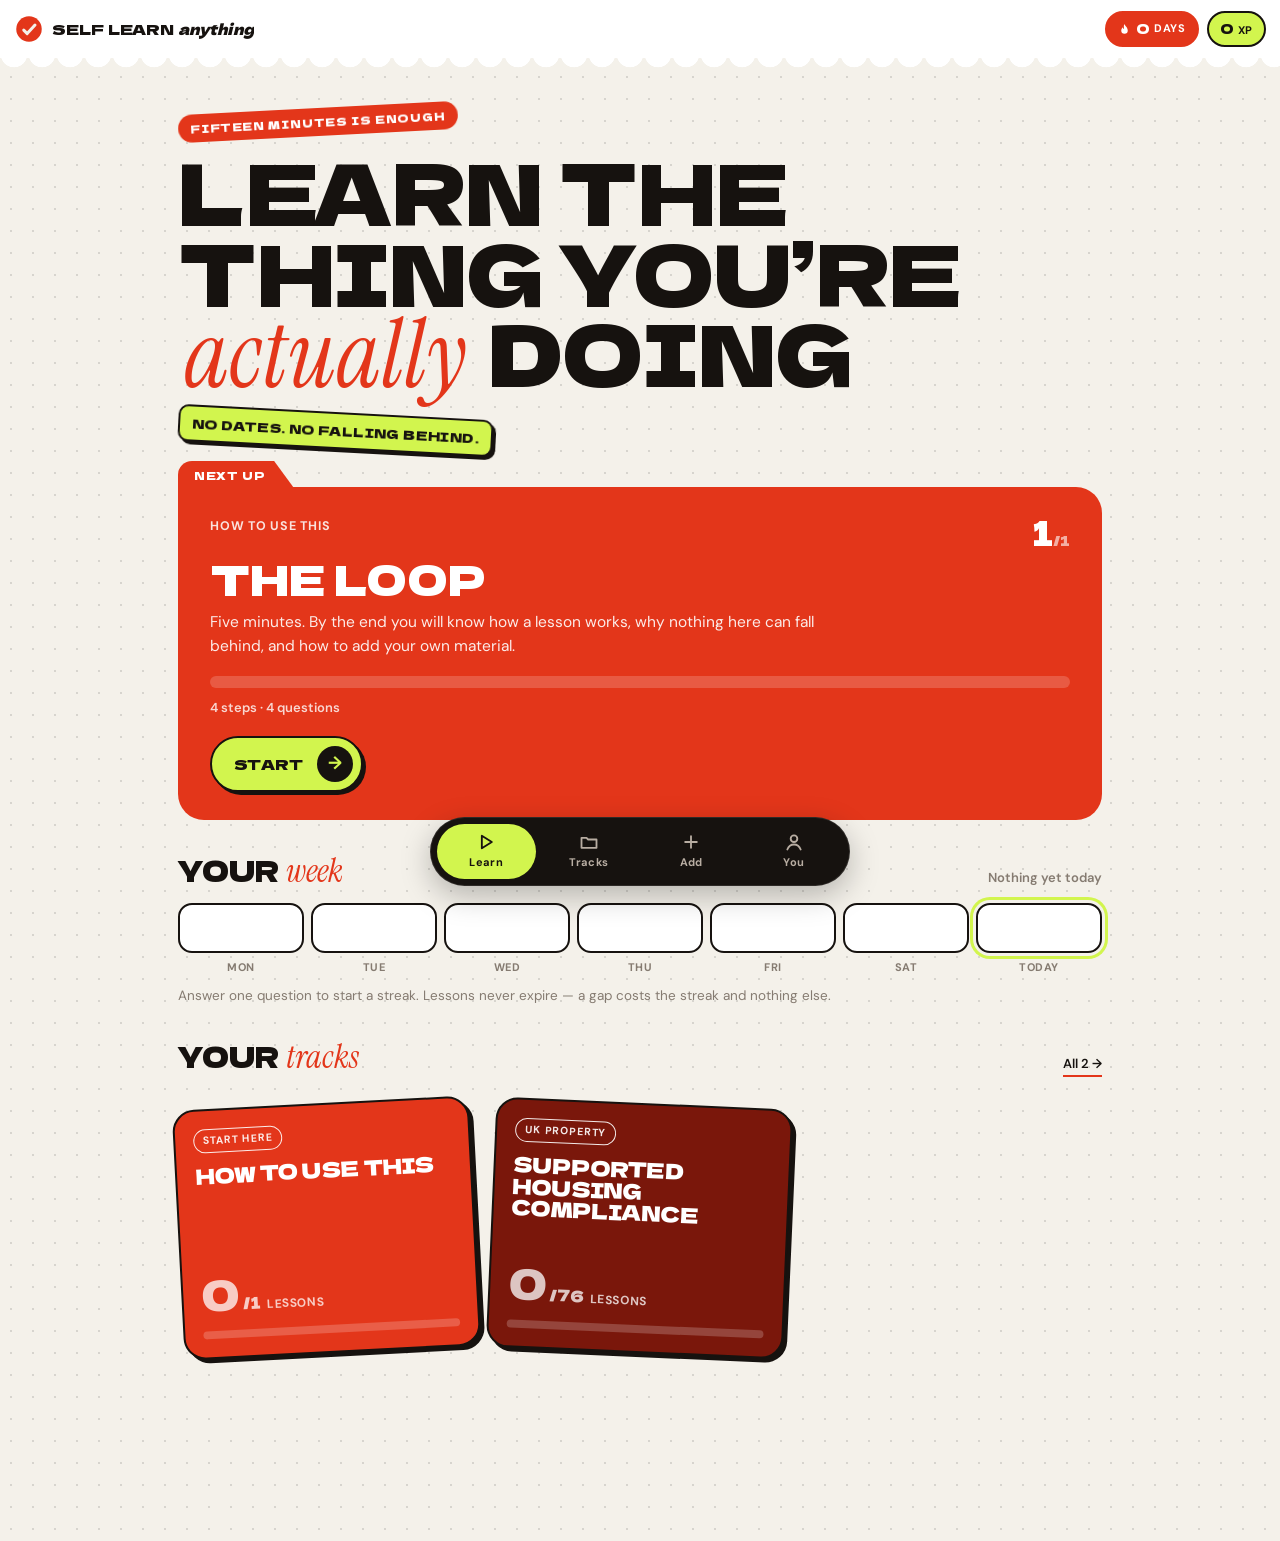
==== public/index.html @ c43368d7 "Redesign with motion, KV sync, and a road ahead Visual language - Chunky all-caps display type (Dela" ====
<!DOCTYPE html>
<html lang="en-GB">
<head>
<meta charset="utf-8">
<meta name="viewport" content="width=device-width, initial-scale=1, viewport-fit=cover">
<title>Self Learn Anything</title>
<meta name="description" content="Turn anything you are working on into something you will still know in six months. Guided lessons, questions that mark themselves, and a plan that never falls behind.">
<meta name="theme-color" content="#130f0d" media="(prefers-color-scheme: dark)">
<meta name="theme-color" content="#ffffff" media="(prefers-color-scheme: light)">
<meta name="apple-mobile-web-app-capable" content="yes">
<meta name="apple-mobile-web-app-title" content="Self Learn">
<link rel="manifest" href="manifest.webmanifest">
<link rel="icon" href="icon.svg" type="image/svg+xml">
<link rel="apple-touch-icon" href="icon-180.png">
<link rel="preconnect" href="https://fonts.googleapis.com">
<link rel="preconnect" href="https://fonts.gstatic.com" crossorigin>
<link href="https://fonts.googleapis.com/css2?family=Dela+Gothic+One&family=Instrument+Serif:ital@0;1&family=DM+Sans:opsz,wght@9..40,400;9..40,500;9..40,600;9..40,700;9..40,800&family=JetBrains+Mono:wght@400;500&display=swap" rel="stylesheet">
<link rel="stylesheet" href="app.css">
</head>
<body>
<a class="skip" href="#main">Skip to content</a>

<header class="topbar" id="topbar"></header>
<div class="scallop" aria-hidden="true"></div>
<nav class="tabbar" id="tabbar" aria-label="Sections"></nav>
<main id="main" tabindex="-1"></main>
<div class="toast" id="toast" role="status" aria-live="polite"></div>

<noscript><p style="padding:24px;font:16px system-ui">Self Learn Anything needs JavaScript.</p></noscript>

<script src="tracks.js"></script>
<script src="app.js"></script>
</body>
</html>
---- public/app.css ----
/* Self Learn Anything
   Direction: a poster, not a dashboard. Chunky all-caps display type with an italic serif for the
   word that matters; lime stickers with hard shadows; red-to-maroon folder panels with tabs that
   stack as you scroll; a scalloped edge and a dotted grid underneath everything.
   Motion is earned: it marks an answer, a finished lesson, a new level. Never decoration on loop. */

:root{
  --paper:#f4f1ea; --sheet:#ffffff; --sheet-2:#ece7dd;
  --ink:#16120f; --ink-2:#4c443d; --muted:#857b71; --line:#e2dbcf;
  --red:#e3361a; --red-2:#c4290f; --maroon:#7a170b; --deep:#4a0f07;
  --lime:#d2f54e; --lime-2:#bde22c;
  --dot:rgba(22,18,15,.13);
  --disp:"Dela Gothic One","Arial Black",Impact,sans-serif;
  --ser:"Instrument Serif",Georgia,serif;
  --body:"DM Sans",system-ui,-apple-system,"Segoe UI",sans-serif;
  --mono:"JetBrains Mono",ui-monospace,Menlo,monospace;
  --ease:cubic-bezier(.2,.8,.2,1);
  --spring:cubic-bezier(.34,1.56,.64,1);
  --top:58px;
  --hard:3px 3px 0 var(--ink);
  --hard-l:5px 5px 0 var(--ink);
  color-scheme:light;
}
@media (prefers-color-scheme:dark){
  :root:not([data-theme="light"]){
    --paper:#130f0d; --sheet:#1e1815; --sheet-2:#2a221e;
    --ink:#f4eee6; --ink-2:#cdc3b8; --muted:#8e8378; --line:#3a302a;
    --red:#ff4a2b; --red-2:#e33a1c; --maroon:#8f1f10; --deep:#5c140a;
    --dot:rgba(244,238,230,.07);
    color-scheme:dark;
  }
}
:root[data-theme="dark"]{
  --paper:#130f0d; --sheet:#1e1815; --sheet-2:#2a221e;
  --ink:#f4eee6; --ink-2:#cdc3b8; --muted:#8e8378; --line:#3a302a;
  --red:#ff4a2b; --red-2:#e33a1c; --maroon:#8f1f10; --deep:#5c140a;
  --dot:rgba(244,238,230,.07);
  color-scheme:dark;
}

*{box-sizing:border-box}
html,body{margin:0;padding:0}
body{
  background:var(--paper);
  background-image:radial-gradient(var(--dot) 1.1px,transparent 1.4px);
  background-size:22px 22px;
  color:var(--ink);font-family:var(--body);font-size:16px;line-height:1.55;
  -webkit-font-smoothing:antialiased;-webkit-text-size-adjust:100%;
  padding-bottom:calc(104px + env(safe-area-inset-bottom));
  overflow-x:hidden;
}
h1,h2,h3{margin:0;text-wrap:balance}
p{margin:0}
a{color:inherit}
button{font:inherit;color:inherit;cursor:pointer;border:0;background:none;padding:0}
input,textarea,select{font:inherit;color:inherit}
:focus-visible{outline:3px solid var(--red);outline-offset:3px;border-radius:10px}
.skip{position:absolute;left:-9999px}
.skip:focus{left:10px;top:10px;z-index:90;background:var(--ink);color:var(--paper);padding:9px 14px;border-radius:99px}
em{font-family:var(--ser);font-style:italic;font-weight:400;text-transform:none}

/* ================= top bar + scallop ================= */
.topbar{position:sticky;top:0;z-index:40;height:var(--top);padding:0 14px;padding-top:env(safe-area-inset-top);
  background:var(--sheet);display:flex;align-items:center;gap:8px}
.scallop{position:sticky;top:var(--top);z-index:39;height:14px;margin-bottom:-14px;pointer-events:none;
  background:radial-gradient(circle at 14px -4px,var(--sheet) 13px,transparent 13.6px) repeat-x 0 0/28px 14px}
.brand{display:flex;align-items:center;gap:8px;text-decoration:none;margin-right:auto;min-width:0}
.brand .mark{width:30px;height:30px;flex:0 0 auto}
.brand span{font-family:var(--disp);font-size:15px;letter-spacing:.01em;white-space:nowrap;overflow:hidden;text-overflow:ellipsis}
.brand em{font-size:18px;color:var(--red);margin-left:2px}
.back{display:inline-flex;align-items:center;gap:6px;margin-right:auto;font-weight:700;font-size:14.5px;
  padding:8px 13px 8px 10px;border-radius:99px;border:2px solid var(--ink);background:var(--paper)}
.chip{display:inline-flex;align-items:baseline;gap:4px;padding:5px 11px;border-radius:99px;border:2px solid var(--ink);
  font-variant-numeric:tabular-nums;flex:0 0 auto;background:var(--sheet)}
.chip b{font-family:var(--disp);font-weight:400;font-size:14px}
.chip .lbl{font-size:11px;font-weight:700;text-transform:uppercase;letter-spacing:.06em}
.chip.fire{background:var(--red);color:#fff;border-color:var(--red);align-items:center}
.chip .fl{width:13px;height:13px;margin-right:1px}
@media (max-width:440px){
  .topbar{gap:6px;padding-left:12px;padding-right:12px}
  .brand span{font-size:13px}
  .brand em{font-size:15.5px}
  .brand .mark{width:26px;height:26px}
  .chip{padding:5px 9px}
  .chip.fire .lbl{display:none}
}
@media (max-width:380px){.brand span{display:none}.brand .mark{width:32px;height:32px}}
.chip.xp{background:var(--lime);color:#16120f;border-color:#16120f}
.motion .chip.bump{animation:bump .6s var(--spring)}

/* ================= floating dock ================= */
.tabbar{position:fixed;left:50%;bottom:calc(14px + env(safe-area-inset-bottom));transform:translateX(-50%);z-index:45;
  display:flex;gap:4px;padding:6px;border-radius:99px;background:#16120f;box-shadow:0 10px 30px rgba(0,0,0,.25);
  border:1px solid rgba(255,255,255,.1);
  width:min(420px,calc(100vw - 24px))}
.tabbar a{flex:1;display:flex;flex-direction:column;align-items:center;justify-content:center;gap:2px;
  padding:8px 4px;border-radius:99px;text-decoration:none;color:#b8ada2;font-size:11px;font-weight:700;letter-spacing:.03em;min-height:52px;
  transition:background .25s var(--ease),color .25s}
.tabbar a svg{width:20px;height:20px}
.tabbar a[aria-current="page"]{background:var(--lime);color:#16120f}
.tabbar a:hover:not([aria-current]){color:#fff}

/* ================= layout ================= */
main{max-width:980px;margin:0 auto;padding:30px 16px 20px;outline:none}
main:focus,main:focus-visible{outline:none}
section{margin-bottom:34px}
.sechead{display:flex;align-items:baseline;justify-content:space-between;gap:12px;margin-bottom:14px}
.h2{font-family:var(--disp);font-weight:400;font-size:clamp(20px,4.4vw,28px);text-transform:uppercase;letter-spacing:.005em;line-height:1.05}
.h2 em{color:var(--red);font-size:1.18em}
.sechead .n{font-size:13px;color:var(--muted);font-weight:600}
.sechead .link{text-decoration:none;border-bottom:2px solid var(--red);padding-bottom:1px;color:var(--ink)}
.fine{font-size:13.5px;color:var(--muted);margin-top:10px;line-height:1.5}

/* ================= type ================= */
.eyebrow{display:inline-block;background:var(--red);color:#fff;font-family:var(--disp);font-size:11px;letter-spacing:.08em;
  text-transform:uppercase;padding:6px 12px 5px;border-radius:99px;transform:rotate(-2deg);margin-bottom:14px}
.mega{font-family:var(--disp);font-weight:400;text-transform:uppercase;font-size:clamp(36px,9.6vw,84px);
  line-height:.96;letter-spacing:-.005em}
.mega em{color:var(--red);font-size:1.12em;line-height:.8;letter-spacing:0;display:inline-block;padding:0 .06em}
.mega.sm{font-size:clamp(28px,6.4vw,48px)}
.lede{font-size:17px;color:var(--ink-2);margin-top:12px;max-width:52ch}

/* ================= stickers ================= */
.sticker{display:inline-flex;align-items:center;gap:6px;background:var(--lime);color:#16120f;border:2px solid #16120f;
  border-radius:10px;padding:7px 12px 6px;font-family:var(--disp);font-size:13px;text-transform:uppercase;letter-spacing:.03em;
  box-shadow:3px 3px 0 #16120f;transform:rotate(var(--r,-3deg));white-space:nowrap}
.sticker.tilt-r{--r:3deg}
.sticker.red{background:var(--red);color:#fff}
.sticker.sm{font-size:10.5px;padding:4px 8px 3px;box-shadow:2px 2px 0 #16120f;border-radius:7px}

/* ================= hero ================= */
.hero{padding:6px 0 4px}
.hero .sticker{margin-top:18px}
.hero.compact .mega{font-size:clamp(32px,8vw,64px)}

/* ================= folders ================= */
.folder{position:relative;margin-top:30px;display:block;text-decoration:none;color:#fff}
.folder .tab{position:absolute;top:-26px;left:0;height:30px;padding:0 30px 0 16px;
  clip-path:polygon(0 0,calc(100% - 22px) 0,100% 100%,0 100%);border-radius:14px 0 0 0;
  display:flex;align-items:center;font-family:var(--disp);font-size:11px;letter-spacing:.09em;text-transform:uppercase}
.folder .fbody{position:relative;border-radius:0 26px 26px 26px;padding:22px 20px 20px;overflow:hidden}
.shade-red .tab,.shade-red .fbody{background:var(--red)}
.shade-maroon .tab,.shade-maroon .fbody{background:var(--maroon)}
.shade-ink .tab,.shade-ink .fbody{background:#16120f}
.shade-lime .tab,.shade-lime .fbody{background:var(--lime);color:#16120f}
.fhead{display:flex;align-items:flex-start;justify-content:space-between;gap:12px;margin-bottom:10px}
.tracklbl{font-size:12.5px;font-weight:700;letter-spacing:.06em;text-transform:uppercase;opacity:.85}
.lnum{font-family:var(--disp);font-size:34px;line-height:.9}
.lnum small{font-size:15px;opacity:.6}
.ftitle{font-family:var(--disp);font-weight:400;text-transform:uppercase;font-size:clamp(25px,6vw,42px);line-height:1}
.fintro{margin-top:12px;font-size:15.5px;line-height:1.5;opacity:.9;max-width:58ch}
.fmeta{margin-top:10px;font-size:13px;opacity:.8;font-weight:600}
.folder .cta{margin-top:18px}

.meter{margin-top:18px;height:12px;border-radius:99px;background:rgba(255,255,255,.18);overflow:hidden}
.meter i{display:block;height:100%;width:var(--w);background:var(--lime);border-radius:99px}
.meter.thin{height:8px;margin-top:14px}
.shade-lime .meter{background:rgba(22,18,15,.15)}
.shade-lime .meter i{background:#16120f}
.motion .rv .meter i{width:0;transition:width 1.1s var(--ease) calc(var(--d,0ms) + 250ms)}
.motion .rv.in .meter i{width:var(--w)}

/* stacking folders */
.stackfolders{position:relative;padding-top:6px}
.stackfolders .folder{position:sticky;top:calc(var(--top) + 34px + var(--i) * 12px);margin-top:44px}
.stackfolders .folder .fbody{min-height:230px;box-shadow:0 -10px 30px rgba(0,0,0,.12)}
.stackfolders .folder:last-child{margin-bottom:30vh}
.folder.big .ftitle{font-size:clamp(28px,6.6vw,52px)}
.folder:hover .fbody{filter:brightness(1.05)}

/* ================= CTAs ================= */
.cta{display:inline-flex;align-items:center;gap:14px;padding:8px 8px 8px 22px;border-radius:99px;
  background:var(--lime);color:#16120f;border:2px solid #16120f;box-shadow:3px 3px 0 #16120f;text-decoration:none;
  font-family:var(--disp);font-size:15px;text-transform:uppercase;letter-spacing:.03em;min-height:52px;
  transition:transform .18s var(--ease),box-shadow .18s var(--ease)}
.cta i{width:36px;height:36px;border-radius:50%;background:#16120f;color:var(--lime);display:grid;place-items:center;
  font-style:normal;font-family:var(--body);font-weight:700;font-size:18px;transition:transform .25s var(--spring)}
.cta:hover{transform:translate(-2px,-2px);box-shadow:5px 5px 0 #16120f}
.cta:hover i{transform:translateX(3px) rotate(-8deg)}
.cta:active{transform:translate(3px,3px);box-shadow:0 0 0 #16120f}
.cta.block{width:100%;justify-content:space-between}
.btn{display:inline-flex;align-items:center;justify-content:center;gap:6px;padding:11px 18px;border-radius:99px;
  border:2px solid var(--ink);background:var(--ink);color:var(--paper);font-weight:700;font-size:14.5px;min-height:46px;text-decoration:none;
  transition:transform .15s var(--ease)}
.btn:active{transform:scale(.97)}
.btn.ghost{background:transparent;color:var(--ink)}
.btn.sm{padding:7px 13px;min-height:38px;font-size:13.5px}
.btn.block{width:100%}
.btn.danger{color:var(--red);border-color:var(--red)}
.btnrow{display:flex;flex-wrap:wrap;gap:10px}

/* ================= marquee ================= */
.mq{margin-left:-16px;margin-right:-16px}
.mq-label{padding:0 16px 10px;font-family:var(--disp);font-size:12px;letter-spacing:.08em;text-transform:uppercase;color:var(--muted)}
.mq-viewport{overflow:hidden;padding:10px 0 16px;
  -webkit-mask-image:linear-gradient(90deg,transparent,#000 6%,#000 94%,transparent);
          mask-image:linear-gradient(90deg,transparent,#000 6%,#000 94%,transparent)}
.mq-track{display:flex;gap:14px;width:max-content;padding-left:16px}
.motion .mq-track{animation:marquee 60s linear infinite}
.mq:hover .mq-track{animation-play-state:paused}
.mq-item{flex:0 0 auto;max-width:300px;background:var(--sheet);border:2px solid var(--ink);border-radius:14px;
  padding:12px 14px;font-size:14px;line-height:1.4;font-weight:500;box-shadow:var(--hard);transform:rotate(var(--r))}
.mq-item.mine{background:var(--lime);color:#16120f;border-color:#16120f;box-shadow:3px 3px 0 #16120f}

/* ================= week ================= */
.week{display:grid;grid-template-columns:repeat(7,1fr);gap:7px}
.wd{text-align:center}
.wdot{height:50px;border-radius:14px;border:2px solid var(--ink);background:var(--sheet);display:grid;place-items:center}
.wdot b{font-family:var(--disp);font-weight:400;font-size:16px;color:#fff}
.wd.on .wdot{background:var(--red);border-color:var(--red)}
.wd.today .wdot{box-shadow:0 0 0 3px var(--paper),0 0 0 6px var(--lime)}
.wlb{font-size:11px;font-weight:700;color:var(--muted);margin-top:6px;text-transform:uppercase;letter-spacing:.04em}
.motion .rv .wdot{transform:scale(.6);opacity:0;transition:transform .5s var(--spring),opacity .3s;
  transition-delay:calc(var(--d,0ms) + var(--i) * 60ms + 150ms)}
.motion .rv.in .wdot{transform:none;opacity:1}

/* ================= fanned cards ================= */
.fan{display:flex;gap:16px;overflow-x:auto;scroll-snap-type:x mandatory;padding:12px 16px 22px;margin:0 -16px;
  scrollbar-width:none}
.fan::-webkit-scrollbar{display:none}
.fcard{position:relative;flex:0 0 228px;min-height:250px;scroll-snap-align:center;border-radius:22px;padding:18px;
  text-decoration:none;color:#fff;display:flex;flex-direction:column;transform:rotate(var(--r));
  box-shadow:4px 4px 0 #16120f;border:2px solid #16120f;transition:transform .35s var(--spring),box-shadow .2s}
.fcard.shade-red{background:var(--red)}.fcard.shade-maroon{background:var(--maroon)}
.fcard.shade-ink{background:#16120f;border-color:#16120f}.fcard.shade-lime{background:var(--lime);color:#16120f}
.fcard:hover{transform:rotate(0) translateY(-6px);box-shadow:6px 8px 0 #16120f}
.ftag{align-self:flex-start;font-size:10.5px;font-weight:700;letter-spacing:.08em;text-transform:uppercase;
  border:1.5px solid currentColor;border-radius:99px;padding:3px 9px;margin-bottom:12px;opacity:.9}
.fcard h3{font-family:var(--disp);font-weight:400;text-transform:uppercase;font-size:21px;line-height:1.02}
.fcount{margin-top:auto;font-family:var(--disp);font-size:16px;opacity:.75}
.fcount b{font-weight:400;font-size:42px;opacity:1;line-height:.9;margin-right:2px}
.fcount small{font-family:var(--body);font-size:12px;font-weight:700;margin-left:6px;text-transform:uppercase;letter-spacing:.05em}
.fcard .meter{background:rgba(255,255,255,.2)}
.fcard.shade-lime .meter{background:rgba(22,18,15,.15)}
.stamp{position:absolute;top:-10px;right:-10px;width:46px;height:46px;display:grid;place-items:center;
  font-family:var(--disp);font-size:19px;color:#16120f;background:url("data:image/svg+xml,%3Csvg xmlns='http://www.w3.org/2000/svg' viewBox='0 0 100 100'%3E%3Cpath d='M50.00 4.00 Q59.09 -1.53 65.73 6.77 Q76.16 4.69 79.57 14.76 Q90.08 16.37 89.84 27.00 Q99.17 32.10 95.30 42.01 Q102.33 50.00 95.30 57.99 Q99.17 67.90 89.84 73.00 Q90.08 83.63 79.57 85.24 Q76.16 95.31 65.73 93.23 Q59.09 101.53 50.00 96.00 Q40.91 101.53 34.27 93.23 Q23.84 95.31 20.43 85.24 Q9.92 83.63 10.16 73.00 Q0.83 67.90 4.70 57.99 Q-2.33 50.00 4.70 42.01 Q0.83 32.10 10.16 27.00 Q9.92 16.37 20.43 14.76 Q23.84 4.69 34.27 6.77 Q40.91 -1.53 50.00 4.00Z' fill='%23d2f54e' stroke='%2316120f' stroke-width='3'/%3E%3C/svg%3E") center/contain no-repeat;transform:rotate(12deg)}
.folder .stamp{top:16px;right:16px}

/* ================= track: lesson list + road ================= */
.bigmeter{position:relative;margin:22px 0 30px;height:30px;border-radius:99px;border:2px solid var(--ink);background:var(--sheet)}
.bigmeter i{position:absolute;inset:0 auto 0 0;width:var(--w);background:var(--lime);border-radius:99px 0 0 99px;box-shadow:inset -2px 0 0 #16120f}
.bigmeter span{position:absolute;right:2px;top:calc(100% + 8px);font-size:12px;font-weight:800;letter-spacing:.04em;text-transform:uppercase;color:var(--muted)}
.motion .rv .bigmeter i{width:0;transition:width 1.2s var(--ease) .3s}
.motion .rv.in .bigmeter i{width:var(--w)}

.lessons{display:flex;flex-direction:column;gap:12px}
.lrow{display:flex;align-items:center;gap:14px;padding:14px 16px;border-radius:18px;border:2px solid var(--ink);
  background:var(--sheet);text-decoration:none;box-shadow:var(--hard);transition:transform .18s var(--ease),box-shadow .18s var(--ease)}
.lrow:hover{transform:translate(-2px,-2px);box-shadow:var(--hard-l)}
.lno{flex:0 0 auto;width:46px;height:46px;border-radius:50%;display:grid;place-items:center;font-family:var(--disp);font-size:16px;
  border:2px solid var(--ink)}
.lrow.done .lno{background:var(--lime);color:#16120f;border-color:#16120f}
.lrow.next{border-color:var(--red);box-shadow:3px 3px 0 var(--red)}
.lrow.next .lno{background:var(--red);border-color:var(--red);color:#fff}
.ltx{flex:1;min-width:0}
.ltx b{display:block;font-size:16px;font-weight:700;line-height:1.3}
.ltx small{color:var(--muted);font-size:13px;font-weight:500}
.arr{font-size:20px;color:var(--muted)}

.road{list-style:none;margin:16px 0 14px;padding:0;position:relative}
.road::before{content:"";position:absolute;left:21px;top:12px;bottom:12px;border-left:2px dashed var(--muted);opacity:.5}
.road li{position:relative;display:flex;gap:14px;align-items:flex-start;padding:9px 0}
.rn{flex:0 0 auto;width:44px;height:44px;border-radius:50%;background:var(--paper);border:2px dashed var(--muted);
  display:grid;place-items:center;font-family:var(--disp);font-size:14px;color:var(--muted);position:relative;z-index:1}
.road li > div{padding-top:3px;min-width:0}
.road b{font-size:15px;font-weight:700;margin-right:8px}
.road small{display:block;font-size:13px;color:var(--muted);margin-top:3px;line-height:1.45}
.road li.ms .rn{background:var(--lime);border:2px solid #16120f;color:#16120f}

/* ================= grades ================= */
.grades{display:grid;grid-template-columns:repeat(4,1fr);gap:8px}
.grades button{display:flex;flex-direction:column;align-items:center;gap:2px;padding:12px 4px 10px;border-radius:16px;
  border:2px solid var(--ink);background:var(--sheet);transition:transform .3s var(--spring),box-shadow .2s}
.grades button b{font-family:var(--disp);font-weight:400;font-size:24px;line-height:1}
.grades button small{font-size:10.5px;font-weight:700;color:var(--muted);text-transform:uppercase;letter-spacing:.03em;text-align:center;line-height:1.2}
.grades button[aria-pressed="true"]{box-shadow:var(--hard);transform:rotate(-3deg) translateY(-2px)}
.grades button[data-g="1"][aria-pressed="true"]{background:var(--sheet-2)}
.grades button[data-g="2"][aria-pressed="true"]{background:#f6c64a;color:#16120f;border-color:#16120f}
.grades button[data-g="3"][aria-pressed="true"]{background:var(--red);color:#fff;border-color:var(--red)}
.grades button[data-g="4"][aria-pressed="true"]{background:var(--lime);color:#16120f;border-color:#16120f}
.grades button[aria-pressed="true"] small{color:inherit;opacity:.8}

/* ================= lesson ================= */
.lhead{margin-bottom:16px}
.ltitle{font-family:var(--disp);font-weight:400;text-transform:uppercase;font-size:clamp(28px,7vw,52px);line-height:1}
.segs{display:flex;gap:6px;margin-bottom:24px;position:sticky;top:calc(var(--top) + 8px);z-index:30;
  padding:10px;background:var(--paper);border:2px solid var(--ink);border-radius:99px;box-shadow:var(--hard)}
.seg{flex:1;display:flex;flex-direction:column;align-items:center;gap:3px;min-height:34px;justify-content:center}
.seg i{display:block;width:100%;height:9px;border-radius:99px;background:var(--sheet-2);border:1.5px solid var(--ink);
  transition:background .4s var(--ease)}
.seg span{font-size:10.5px;font-weight:800;color:var(--muted)}
.seg.fin{flex:0 0 34px}
.seg.ok i{background:var(--lime);border-color:#16120f}
.seg.now i{background:var(--red);border-color:var(--red)}
.seg.now span{color:var(--red)}

.motion .stage.from-r{animation:in-r .45s var(--ease) both}
.motion .stage.from-l{animation:in-l .45s var(--ease) both}

.lead{background:var(--sheet);border:2px solid var(--ink);border-radius:22px;padding:18px 18px 16px;margin-bottom:26px;box-shadow:var(--hard)}
.lead p{font-size:16.5px;line-height:1.55}
.srclink{display:inline-block;margin-top:13px;font-size:14px;font-weight:700;text-decoration:none;
  border-bottom:2px solid var(--red);color:var(--ink);padding-bottom:1px}

.stepno{margin-bottom:12px}
.steptitle{font-family:var(--disp);font-weight:400;text-transform:uppercase;font-size:clamp(24px,5.6vw,38px);line-height:1.02;margin-bottom:18px}
.teach{font-size:17px;line-height:1.68;max-width:64ch}
.teach p{margin:0 0 14px}
.teach ul,.teach ol{margin:0 0 14px;padding-left:22px}
.teach li{margin-bottom:8px}
.teach b{font-weight:700;background:linear-gradient(transparent 62%,rgba(210,245,78,.65) 62%)}
.teach i{font-family:var(--ser);font-size:1.12em}
.teach code{font-family:var(--mono);font-size:14px;background:var(--sheet-2);padding:1px 5px;border-radius:5px}
.tablewrap{overflow-x:auto;margin:0 0 16px;-webkit-overflow-scrolling:touch;border:2px solid var(--ink);border-radius:16px;background:var(--sheet)}
.teach table{border-collapse:collapse;width:100%;min-width:460px;font-size:14.5px}
.teach th,.teach td{border-bottom:1px solid var(--line);padding:10px 12px;text-align:left;vertical-align:top}
.teach tr:last-child td{border-bottom:0}
.teach th{background:#16120f;color:#f4f1ea;font-weight:700;font-size:12.5px;text-transform:uppercase;letter-spacing:.04em}
.teach th b,.teach td b{background:none}

.look{position:relative;margin:30px 0 30px;padding:20px 18px 16px;border:2px dashed var(--ink);border-radius:20px;background:var(--paper)}
.looktab{position:absolute;top:-14px;left:16px;background:var(--red);color:#fff;font-family:var(--disp);font-size:11px;
  letter-spacing:.08em;text-transform:uppercase;padding:5px 12px 4px;border-radius:99px;transform:rotate(-2deg)}
.look p{font-size:15.5px;line-height:1.55}

.qz{background:var(--sheet);border:2px solid var(--ink);border-radius:24px;padding:20px 16px 16px;margin-bottom:20px;box-shadow:var(--hard-l)}
.qhead{display:flex;gap:12px;align-items:flex-start;margin-bottom:16px}
.qno{flex:0 0 auto;font-family:var(--disp);font-size:13px;background:#16120f;color:var(--lime);border-radius:9px;padding:5px 8px 4px;margin-top:2px}
.qt{font-size:18px;font-weight:700;line-height:1.4}
.opts{display:flex;flex-direction:column;gap:10px}
.opt{position:relative;display:flex;align-items:flex-start;gap:12px;width:100%;text-align:left;padding:13px 14px;min-height:56px;
  border:2px solid var(--ink);border-radius:16px;background:var(--paper);font-size:15.5px;line-height:1.45;box-shadow:3px 3px 0 var(--ink);
  transition:transform .15s var(--ease),box-shadow .15s var(--ease),background .25s}
.opt:hover:not(:disabled){transform:translate(-2px,-2px);box-shadow:5px 5px 0 var(--ink);background:var(--sheet)}
.opt:active:not(:disabled){transform:translate(3px,3px);box-shadow:0 0 0 var(--ink)}
.opt:disabled{cursor:default}
.ltr{flex:0 0 auto;width:28px;height:28px;border-radius:50%;border:2px solid var(--ink);display:grid;place-items:center;
  font-family:var(--disp);font-size:12px;margin-top:-1px}
.otx{flex:1;padding-top:2px}
.tick{flex:0 0 auto;font-family:var(--disp);font-size:18px;margin-left:6px}
.opt.right{background:var(--lime);color:#16120f;border-color:#16120f;box-shadow:3px 3px 0 #16120f}
.opt.right .ltr{background:#16120f;color:var(--lime);border-color:#16120f}
.opt.wrong{border-color:var(--red);box-shadow:3px 3px 0 var(--red);background:var(--sheet)}
.opt.wrong .ltr{border-color:var(--red);color:var(--red)}
.opt.dim{opacity:.4;box-shadow:none}
.motion .qz .opt{animation:rise .5s var(--ease) both;animation-delay:calc(var(--i) * 55ms + 120ms)}
.motion .qz.just .opt{animation:none}
.motion .qz.just.is-right .opt.right{animation:pulse .55s var(--spring)}
.motion .qz.just.is-wrong .opt.wrong{animation:shake .45s var(--ease)}

.fb{margin-top:16px;padding-top:16px;border-top:2px dashed var(--line)}
.fb .sticker{margin-bottom:12px}
.fb p{font-size:15.5px;line-height:1.6;max-width:62ch}
.fb .btn{margin-top:12px}
.motion .qz.just .fb{animation:drop .5s var(--ease) both}
.motion .qz.just .sticker.pop{animation:pop .6s var(--spring) .12s both}

.stepnav{display:flex;align-items:center;justify-content:space-between;gap:12px;margin-top:28px}

/* recap */
.recap{position:relative;background:var(--maroon);color:#fff;border-radius:26px;padding:26px 20px 22px;margin:14px 0 24px}
.recap.won{background:#16120f;color:#f4f1ea}
.recap .eyebrow{background:var(--lime);color:#16120f}
.recap .mega em{color:var(--lime)}
.recap ul{list-style:none;padding:0;margin:20px 0 0;display:flex;flex-direction:column;gap:10px}
.recap li{position:relative;padding:12px 14px 12px 42px;border-radius:14px;background:rgba(255,255,255,.07);font-size:15.5px;line-height:1.5}
.recap li::before{content:"\2713";position:absolute;left:13px;top:11px;width:20px;height:20px;border-radius:50%;
  background:var(--lime);color:#16120f;display:grid;place-items:center;font-size:12px;font-weight:800}
.motion .recap li{animation:in-r .5s var(--ease) both;animation-delay:calc(var(--i) * 90ms + 300ms)}
.nudge{margin-top:16px;font-weight:700;color:var(--lime)}
.seal{position:absolute;top:-28px;right:10px;width:104px;height:104px;display:grid;place-items:center;text-align:center;
  background:url("data:image/svg+xml,%3Csvg xmlns='http://www.w3.org/2000/svg' viewBox='0 0 100 100'%3E%3Cpath d='M50.00 4.00 Q59.09 -1.53 65.73 6.77 Q76.16 4.69 79.57 14.76 Q90.08 16.37 89.84 27.00 Q99.17 32.10 95.30 42.01 Q102.33 50.00 95.30 57.99 Q99.17 67.90 89.84 73.00 Q90.08 83.63 79.57 85.24 Q76.16 95.31 65.73 93.23 Q59.09 101.53 50.00 96.00 Q40.91 101.53 34.27 93.23 Q23.84 95.31 20.43 85.24 Q9.92 83.63 10.16 73.00 Q0.83 67.90 4.70 57.99 Q-2.33 50.00 4.70 42.01 Q0.83 32.10 10.16 27.00 Q9.92 16.37 20.43 14.76 Q23.84 4.69 34.27 6.77 Q40.91 -1.53 50.00 4.00Z' fill='%23d2f54e' stroke='%2316120f' stroke-width='3'/%3E%3C/svg%3E") center/contain no-repeat;color:#16120f;font-family:var(--disp);font-size:13px;line-height:1.05;
  transform:rotate(12deg);filter:drop-shadow(3px 3px 0 rgba(0,0,0,.35))}
.motion .seal.slam{animation:slam .75s var(--spring) .25s both}

.write{background:var(--sheet);border:2px solid var(--ink);border-radius:22px;padding:18px;box-shadow:var(--hard)}
.write .eyebrow{transform:rotate(-2deg)}
.write p{font-size:16px;line-height:1.5;margin-bottom:12px}

/* ================= forms + cards ================= */
.card{position:relative;background:var(--sheet);border:2px solid var(--ink);border-radius:24px;padding:28px 18px 20px;
  margin-top:26px;box-shadow:var(--hard-l)}
.cardtab{position:absolute;top:-15px;left:16px;background:var(--red);color:#fff;font-family:var(--disp);font-size:11px;
  letter-spacing:.08em;text-transform:uppercase;padding:6px 13px 5px;border-radius:99px;transform:rotate(-2deg)}
.field{margin-bottom:16px}
.field label{display:block;font-size:13px;font-weight:800;margin-bottom:6px;letter-spacing:.01em}
.opt-l{font-weight:500;color:var(--muted);text-transform:lowercase}
input[type=text],textarea,select{width:100%;padding:13px 14px;border-radius:14px;border:2px solid var(--ink);background:var(--paper);
  font-size:16px;line-height:1.45;transition:box-shadow .15s}
input[type=text]:focus,textarea:focus,select:focus{outline:none;box-shadow:0 0 0 4px var(--lime)}
input.ok-in{border-color:#3d7a2b}
textarea{resize:vertical;min-height:100px}
.mono{font-family:var(--mono);font-size:14px}
hr.sep{border:0;border-top:2px dashed var(--line);margin:22px 0 18px}

/* ================= stats ================= */
.tiles{display:grid;grid-template-columns:1fr 1fr;gap:10px}
@media (min-width:720px){.tiles{grid-template-columns:repeat(4,1fr)}}
.tile{position:relative;border-radius:22px;padding:16px 16px 18px;color:#fff;min-height:150px;display:flex;flex-direction:column;
  -webkit-mask:radial-gradient(circle at 100% 100%,transparent 20px,#000 21px);mask:radial-gradient(circle at 100% 100%,transparent 20px,#000 21px)}
.tile:nth-child(1){background:var(--red)}.tile:nth-child(2){background:var(--red-2)}
.tile:nth-child(3){background:var(--maroon)}.tile:nth-child(4){background:var(--deep)}
.tk{font-size:11.5px;font-weight:800;text-transform:uppercase;letter-spacing:.08em;opacity:.85}
.tv{font-family:var(--disp);font-weight:400;font-size:clamp(40px,10vw,58px);line-height:1;margin:auto 0 6px;font-variant-numeric:tabular-nums}
.tn{font-size:12.5px;opacity:.82;line-height:1.35;padding-right:18px}

.known{list-style:none;margin:0;padding:0;display:grid;gap:10px}
@media (min-width:720px){.known{grid-template-columns:1fr 1fr}}
.known li{background:var(--sheet);border:2px solid var(--ink);border-radius:16px;padding:12px 14px 12px 16px;font-size:15px;line-height:1.45;
  border-left:8px solid var(--lime)}
.known li.mine{border-left-color:var(--red)}
.known small{display:block;font-size:11px;font-weight:800;color:var(--muted);text-transform:uppercase;letter-spacing:.05em;margin-bottom:4px}

.gradelist{display:flex;flex-direction:column;gap:16px}
.gl > b{display:block;font-size:15px;margin-bottom:9px}

.badges{display:grid;grid-template-columns:repeat(2,1fr);gap:12px}
@media (min-width:640px){.badges{grid-template-columns:repeat(3,1fr)}}
@media (min-width:900px){.badges{grid-template-columns:repeat(5,1fr)}}
.badge{border:2px dashed var(--muted);border-radius:18px;padding:14px 12px;text-align:center;opacity:.55}
.badge b{display:block;font-family:var(--disp);font-weight:400;font-size:14px;text-transform:uppercase;line-height:1.1}
.badge small{display:block;font-size:12px;color:var(--muted);margin-top:5px;line-height:1.35}
.badge.got{opacity:1;border:2px solid #16120f;background:var(--lime);color:#16120f;box-shadow:3px 3px 0 #16120f;transform:rotate(var(--r))}
.badge.got small{color:#16120f;opacity:.75}

.syncrow{display:flex;align-items:center;justify-content:space-between;gap:12px;flex-wrap:wrap}
.syncstat{display:inline-flex;align-items:center;gap:8px;font-weight:700;font-size:14.5px}
.syncstat::before{content:"";width:10px;height:10px;border-radius:50%;background:#3d9a4b}
.syncstat.busy::before{background:#f6c64a}
.motion .syncstat.busy::before{animation:blink 1s ease-in-out infinite}
.syncstat.bad::before{background:var(--red)}
.syncstat.bad{color:var(--red)}
.codebox{display:flex;align-items:center;justify-content:space-between;gap:10px;margin-top:14px;padding:14px;border-radius:16px;
  background:#16120f;color:var(--lime)}
.codebox .mono{font-size:clamp(15px,4.4vw,20px);letter-spacing:.06em;font-weight:500}
.codebox .btn.ghost{color:var(--lime);border-color:var(--lime)}
#syncjoin{margin-top:16px}

/* ================= empty + toast ================= */
.empty{text-align:left;padding:10px 0}
.empty p{margin:14px 0 18px;font-size:16px;color:var(--ink-2)}
.toast{position:fixed;left:50%;bottom:calc(98px + env(safe-area-inset-bottom));transform:translate(-50%,16px) rotate(-2deg);
  background:var(--lime);color:#16120f;border:2px solid #16120f;box-shadow:3px 3px 0 #16120f;padding:10px 18px;border-radius:14px;
  font-size:14.5px;font-weight:600;opacity:0;pointer-events:none;z-index:60;max-width:calc(100vw - 32px);
  transition:opacity .2s,transform .4s var(--spring)}
.toast b{font-family:var(--disp);font-weight:400;text-transform:uppercase;font-size:13.5px}
.toast.show{opacity:1;transform:translate(-50%,0) rotate(-2deg)}
.toast.bad{background:var(--red);color:#fff}

/* ================= entrance motion ================= */
.motion .rv{opacity:0;transform:translateY(26px);transition:opacity .6s var(--ease) var(--d,0ms),transform .75s var(--ease) var(--d,0ms)}
.motion .rv.in{opacity:1;transform:none}
.motion .hero.in .mega{animation:rise .85s var(--ease) both}
.motion .hero.in .mega em{animation:swing 1.1s var(--spring) .35s both}
.motion .hero.in .sticker{animation:pop .7s var(--spring) .55s both}
.motion .hero.in .eyebrow{animation:pop .6s var(--spring) .1s both}

@keyframes rise{from{opacity:0;transform:translateY(18px)}to{opacity:1;transform:none}}
@keyframes swing{from{opacity:0;transform:rotate(-14deg) translateY(10px) scale(.85)}to{opacity:1;transform:none}}
@keyframes pop{0%{opacity:0;transform:scale(.4) rotate(-14deg)}70%{opacity:1;transform:scale(1.08) rotate(calc(var(--r,-3deg) + 2deg))}100%{opacity:1;transform:rotate(var(--r,-3deg))}}
@keyframes bump{0%{transform:scale(1)}40%{transform:scale(1.25) rotate(-4deg)}100%{transform:scale(1)}}
@keyframes pulse{0%{transform:scale(1)}40%{transform:scale(1.035)}100%{transform:scale(1)}}
@keyframes shake{0%,100%{transform:none}20%{transform:translateX(-8px)}40%{transform:translateX(7px)}60%{transform:translateX(-5px)}80%{transform:translateX(3px)}}
@keyframes drop{from{opacity:0;transform:translateY(-10px)}to{opacity:1;transform:none}}
@keyframes in-r{from{opacity:0;transform:translateX(28px)}to{opacity:1;transform:none}}
@keyframes in-l{from{opacity:0;transform:translateX(-28px)}to{opacity:1;transform:none}}
@keyframes slam{0%{opacity:0;transform:scale(2.4) rotate(-30deg)}60%{opacity:1;transform:scale(.92) rotate(16deg)}80%{transform:scale(1.04) rotate(10deg)}100%{opacity:1;transform:rotate(12deg)}}
@keyframes marquee{to{transform:translateX(-50%)}}
@keyframes blink{50%{opacity:.3}}

/* page-to-page */
::view-transition-old(root){animation:.22s var(--ease) both vt-out}
::view-transition-new(root){animation:.42s var(--ease) both vt-in}
@keyframes vt-out{to{opacity:0;transform:translateY(-10px)}}
@keyframes vt-in{from{opacity:0;transform:translateY(16px)}}

/* ================= larger screens ================= */
@media (min-width:760px){
  main{padding:44px 28px 30px}
  .fan{overflow:visible;flex-wrap:wrap;margin:0;padding:12px 0 20px}
  .fcard{flex:0 0 calc(50% - 8px)}
  .folder .fbody{padding:30px 32px 28px}
  .card{padding:32px 26px 24px}
  .qz{padding:26px 24px 22px}
  .recap{padding:34px 32px 30px}
  .seal{width:128px;height:128px;font-size:15px;top:-36px;right:22px}
  .stackfolders .folder .fbody{min-height:270px}
}
@media (min-width:1000px){.fcard{flex:0 0 calc(33.333% - 11px)}}

@media (prefers-reduced-motion:reduce){
  *,*::before,*::after{animation:none!important;transition:none!important}
  ::view-transition-old(root),::view-transition-new(root){animation:none!important}
  .mq-viewport{overflow-x:auto}
}
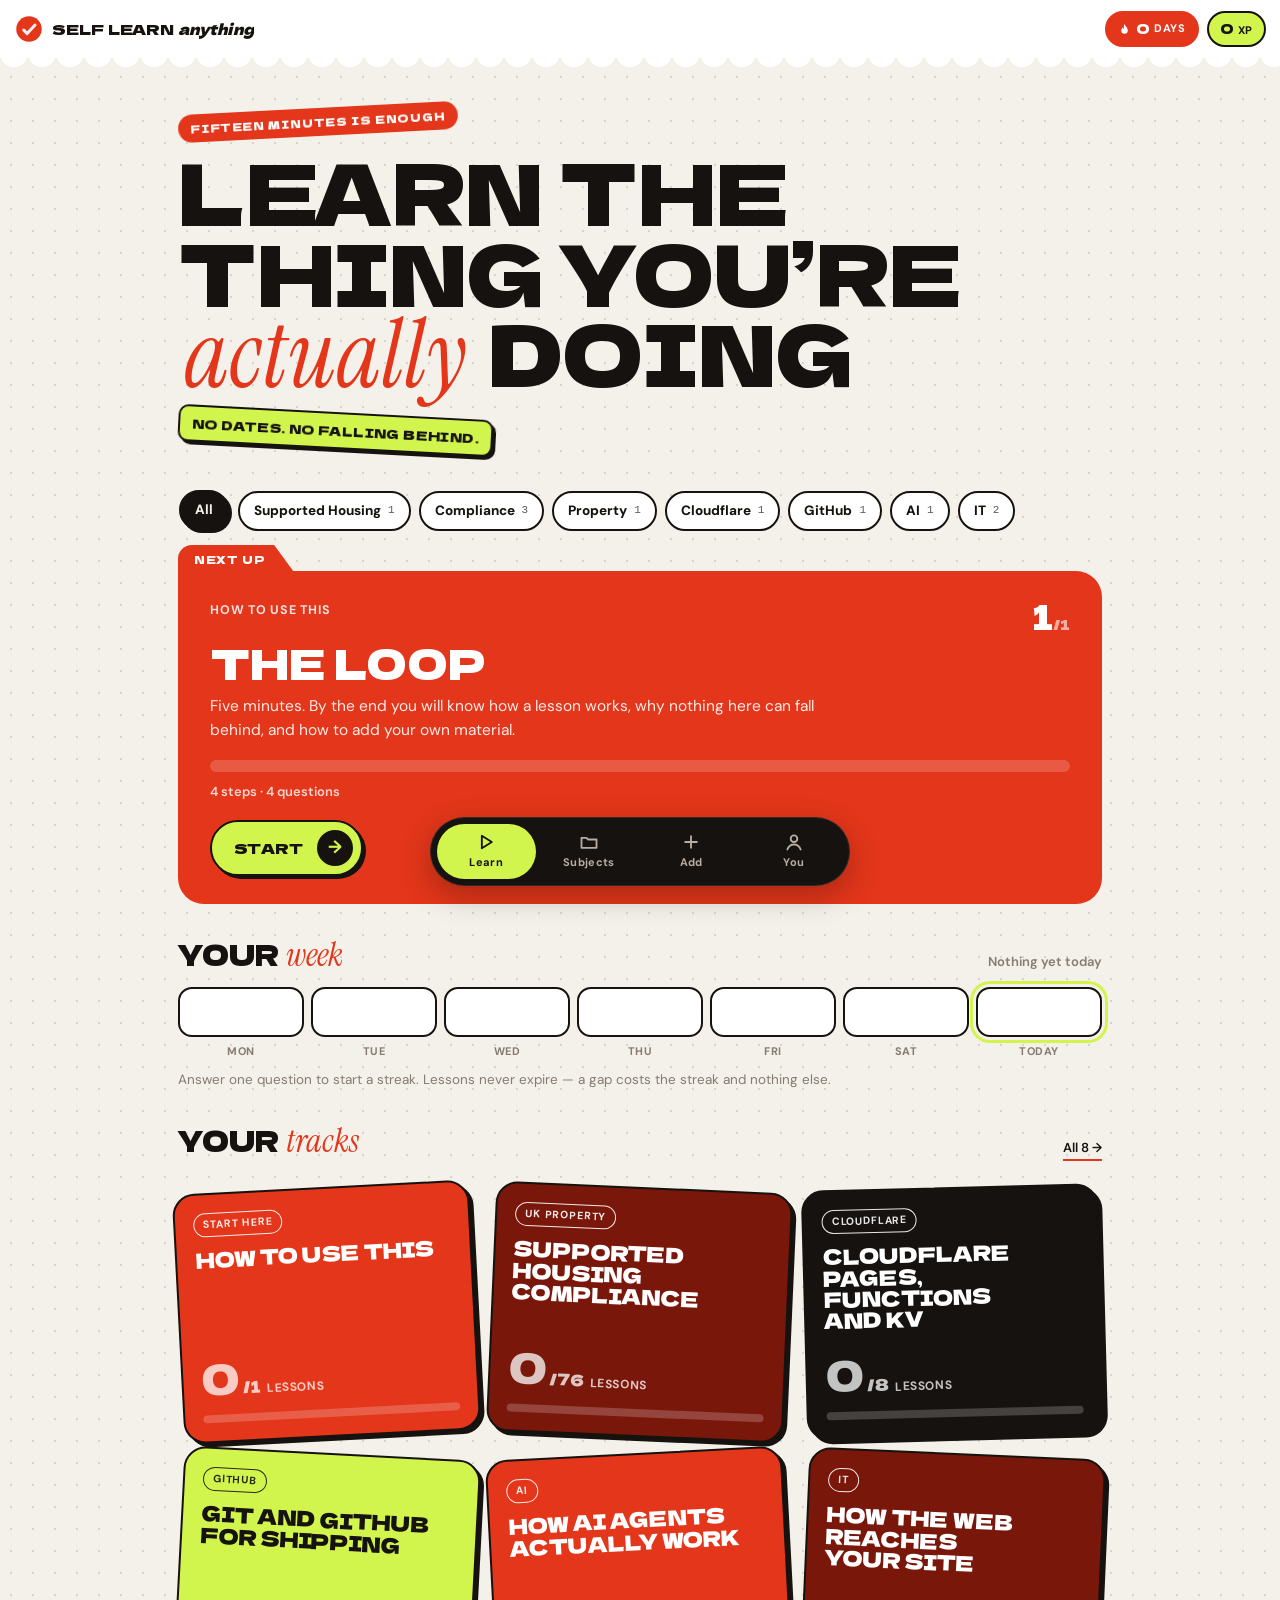
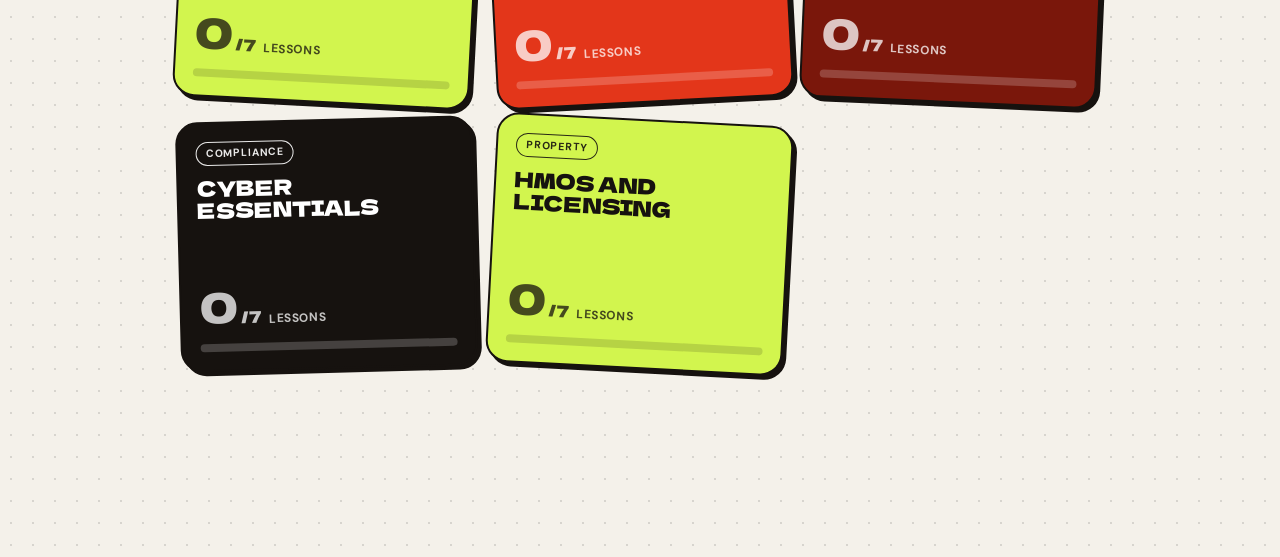
==== commit a7062ee5: "Add subjects, mobile reading links and six starter tracks Tracks now belong to subjects (Supported H" ====
--- a/public/index.html
+++ b/public/index.html
@@ -29,6 +29,12 @@
 <noscript><p style="padding:24px;font:16px system-ui">Self Learn Anything needs JavaScript.</p></noscript>
 
 <script src="tracks.js"></script>
+<script src="tracks/cloudflare.js"></script>
+<script src="tracks/github.js"></script>
+<script src="tracks/ai.js"></script>
+<script src="tracks/it.js"></script>
+<script src="tracks/compliance.js"></script>
+<script src="tracks/property.js"></script>
 <script src="app.js"></script>
 </body>
 </html>
--- a/public/app.css
+++ b/public/app.css
@@ -488,6 +488,71 @@
 }
 @media (min-width:1000px){.fcard{flex:0 0 calc(33.333% - 11px)}}
 
+
+/* ===== subjects ===== */
+.tone-red{--tc:var(--red);--tf:#fff}.tone-deep{--tc:var(--deep);--tf:#fff}.tone-maroon{--tc:var(--maroon);--tf:#fff}
+.tone-flame{--tc:#f2781c;--tf:#16120f}.tone-ink{--tc:#16120f;--tf:#fff}.tone-lime{--tc:var(--lime);--tf:#16120f}.tone-slate{--tc:#3f5368;--tf:#fff}
+.chips{display:flex;gap:8px;overflow-x:auto;padding:4px 2px 10px;margin:0 0 18px;scrollbar-width:none;-webkit-overflow-scrolling:touch;scroll-snap-type:x proximity}
+.chips::-webkit-scrollbar{display:none}
+.chips.wrap{flex-wrap:wrap;overflow:visible;margin:0}
+.chipf{flex:0 0 auto;scroll-snap-align:start;display:inline-flex;align-items:center;gap:7px;min-height:40px;padding:8px 14px;border-radius:99px;
+  border:2px solid var(--ink);background:var(--sheet);color:var(--ink);font:800 13.5px/1 var(--body);cursor:pointer;
+  transition:transform .18s var(--spring),box-shadow .18s var(--ease),background .18s}
+.chipf small{font:400 11px/1 var(--mono);opacity:.7}
+.chipf:active{transform:translateY(1px)}
+.chipf.on{background:var(--tc,var(--ink));color:var(--tf,#fff);box-shadow:var(--hard);transform:translate(-1px,-1px)}
+.chipf:not([class*="tone-"]).on{background:var(--ink);color:var(--paper)}
+.flabel{display:block;font-size:13px;font-weight:800;margin-bottom:8px}
+.stags{display:flex;flex-wrap:wrap;gap:6px;margin:12px 0 4px}
+.stag{display:inline-block;padding:5px 10px;border-radius:8px;background:var(--tc);color:var(--tf);border:1.5px solid #16120f;
+  font:400 11px/1 var(--disp);letter-spacing:.05em;text-transform:uppercase;text-decoration:none}
+.subgrid{display:grid;grid-template-columns:repeat(2,minmax(0,1fr));gap:12px;margin:6px 0 30px}
+@media (min-width:760px){.subgrid{grid-template-columns:repeat(4,minmax(0,1fr))}}
+.subcard{position:relative;display:flex;flex-direction:column;gap:6px;min-height:118px;padding:16px 14px 14px;border-radius:18px;
+  background:var(--tc);color:var(--tf);border:2px solid #16120f;box-shadow:var(--hard);text-decoration:none;
+  transition:transform .2s var(--spring),box-shadow .2s var(--ease)}
+.subcard:hover{transform:translate(-2px,-2px);box-shadow:var(--hard-l)}
+.subcard.add{background:var(--paper);color:var(--ink);border-style:dashed;box-shadow:none}
+.sc-n{font:400 clamp(12.5px,3.4vw,19px)/1.08 var(--disp);text-transform:uppercase;letter-spacing:0;overflow-wrap:normal;word-break:normal;hyphens:none}
+.sc-m{font-size:12.5px;font-weight:600;opacity:.85}
+.sc-bar{margin-top:auto;height:7px;border-radius:99px;background:rgba(255,255,255,.28);overflow:hidden;border:1.5px solid rgba(22,18,15,.5)}
+.tone-lime .sc-bar,.tone-flame .sc-bar{background:rgba(22,18,15,.14)}
+.sc-bar i{display:block;height:100%;width:var(--w);background:currentColor}
+
+/* ===== reading links ===== */
+.links{display:grid;gap:8px;margin-top:12px}
+.linkbtn{display:flex;align-items:center;gap:12px;min-height:56px;padding:11px 14px;border-radius:14px;background:var(--sheet);
+  border:2px solid var(--ink);color:var(--ink);text-decoration:none;transition:transform .16s var(--ease),box-shadow .16s var(--ease)}
+.linkbtn:hover{transform:translate(-1px,-1px);box-shadow:var(--hard)}
+.linkbtn:active{transform:none;box-shadow:none}
+.lb-tx{flex:1;min-width:0;display:flex;flex-direction:column;gap:3px}
+.lb-t{font-weight:800;font-size:14.5px;line-height:1.3;overflow-wrap:anywhere}
+.lb-m{font:400 11.5px/1.3 var(--mono);color:var(--muted);overflow-wrap:anywhere}
+.linkbtn i{flex:0 0 auto;display:grid;place-items:center;width:32px;height:32px;border-radius:10px;background:var(--lime);color:#16120f;
+  border:1.5px solid #16120f;font-style:normal;font-weight:800}
+.lead .links{margin-top:14px}
+.look .links{margin-top:14px}
+.teach a,.look p a{color:var(--red);font-weight:700;text-underline-offset:3px;overflow-wrap:anywhere}
+.readbtn{flex:0 0 auto;display:inline-flex;align-items:center;gap:6px;min-height:34px;padding:0 12px 0 14px;border-radius:99px;
+  background:var(--lime);color:#16120f;border:2px solid #16120f;font:400 12px/1 var(--disp);text-transform:uppercase;letter-spacing:.04em;cursor:pointer}
+.readbtn b{display:grid;place-items:center;min-width:20px;height:20px;padding:0 5px;border-radius:99px;background:#16120f;color:var(--lime);font:800 11px/1 var(--body)}
+body.noscroll{overflow:hidden}
+.sheet{position:fixed;inset:0;z-index:400}
+.sheet-back{position:absolute;inset:0;background:rgba(22,18,15,.5);opacity:0;transition:opacity .26s var(--ease)}
+.sheet-panel{position:absolute;left:0;right:0;bottom:0;max-height:86vh;overflow-y:auto;overscroll-behavior:contain;
+  background:var(--paper);border-top:2px solid var(--ink);border-radius:24px 24px 0 0;padding:10px 18px calc(22px + env(safe-area-inset-bottom));
+  transform:translateY(100%);transition:transform .3s var(--ease)}
+.sheet.open .sheet-back{opacity:1}
+.sheet.open .sheet-panel{transform:none}
+@media (min-width:760px){.sheet-panel{left:50%;right:auto;bottom:auto;top:50%;width:min(620px,92vw);max-height:80vh;border:2px solid var(--ink);
+  border-radius:24px;box-shadow:var(--hard-l);transform:translate(-50%,-44%);opacity:0;transition:transform .26s var(--ease),opacity .2s}
+  .sheet.open .sheet-panel{transform:translate(-50%,-50%);opacity:1}}
+.sheet-grab{width:44px;height:5px;border-radius:99px;background:var(--line);margin:0 auto 10px}
+.sheet-head{display:flex;align-items:center;justify-content:space-between;gap:10px}
+.sheet-head h2{margin:0;font:400 22px/1 var(--disp)}
+.sheet-x{width:44px;height:44px;border-radius:12px;border:2px solid var(--ink);background:var(--sheet);color:var(--ink);font-size:24px;line-height:1;cursor:pointer}
+.sheet-g{margin:18px 0 0;font:800 11px/1.3 var(--body);letter-spacing:.08em;text-transform:uppercase;color:var(--muted)}
+
 @media (prefers-reduced-motion:reduce){
   *,*::before,*::after{animation:none!important;transition:none!important}
   ::view-transition-old(root),::view-transition-new(root){animation:none!important}
